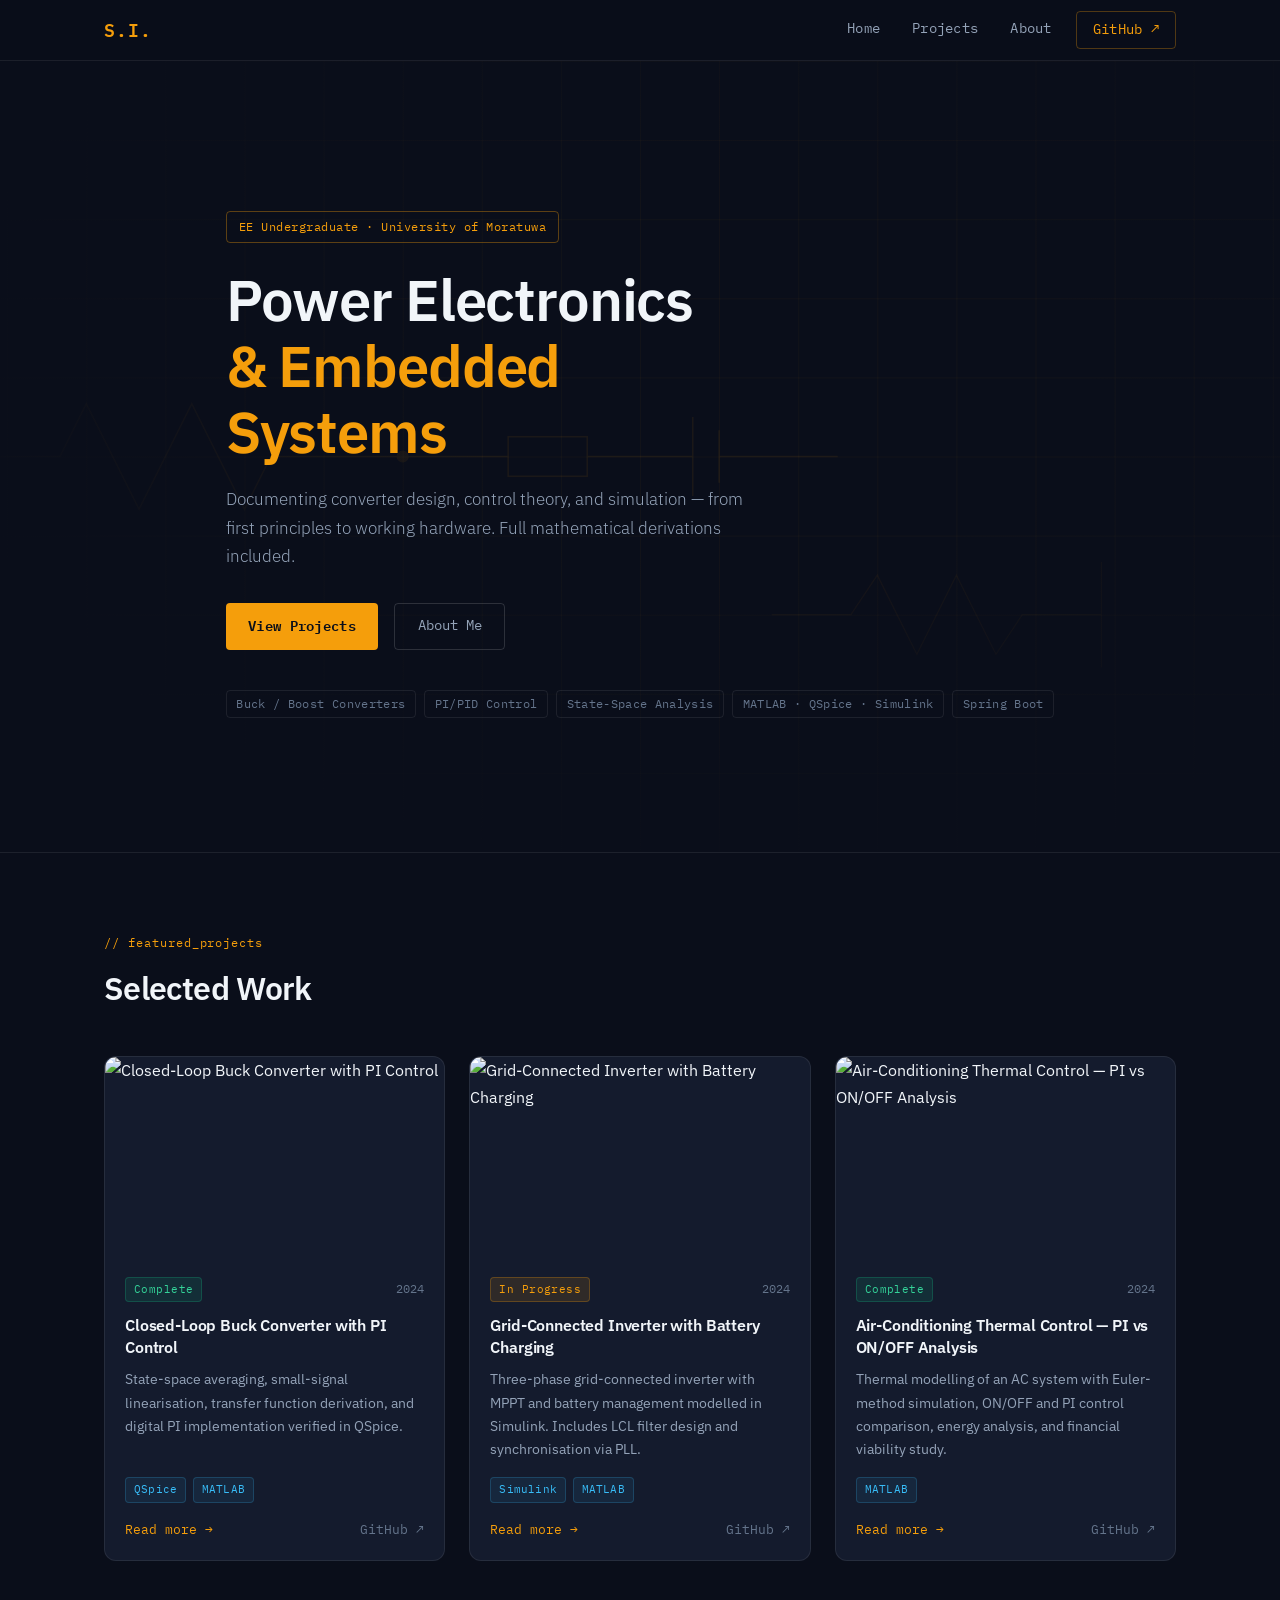
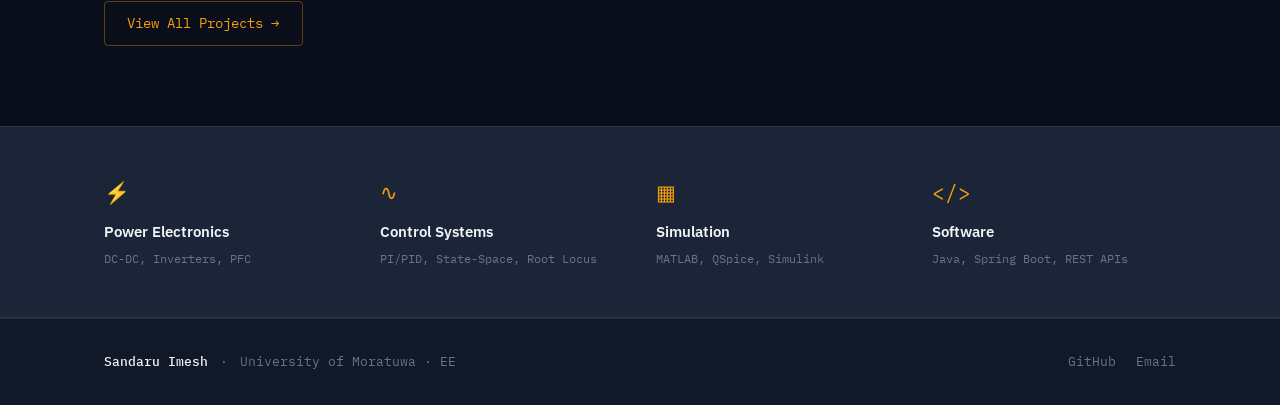
==== index.html @ 63268c18 "Add files via upload" ====
<!DOCTYPE html>
<html lang="en">
<head>
  <meta charset="UTF-8" />
  <meta name="viewport" content="width=device-width, initial-scale=1.0" />
  <title>Sandaru | Power Electronics Portfolio</title>
  <link rel="stylesheet" href="style.css" />
  <link rel="preconnect" href="https://fonts.googleapis.com" />
  <link rel="preconnect" href="https://fonts.gstatic.com" crossorigin />
  <link href="https://fonts.googleapis.com/css2?family=IBM+Plex+Mono:wght@400;500;600&family=IBM+Plex+Sans:ital,wght@0,300;0,400;0,600;1,300&display=swap" rel="stylesheet" />
  <!-- MathJax for LaTeX rendering -->
  <script>
    window.MathJax = {
      tex: {
        inlineMath: [['$', '$'], ['\\(', '\\)']],
        displayMath: [['$$', '$$'], ['\\[', '\\]']],
        packages: {'[+]': ['ams']}
      },
      options: { skipHtmlTags: ['script','noscript','style','textarea','pre'] },
      startup: { ready() { MathJax.startup.defaultReady(); } }
    };
  </script>
  <script src="https://cdn.jsdelivr.net/npm/mathjax@3/es5/tex-chtml.js" async></script>
</head>
<body>

  <!-- ─── NAVIGATION ─── -->
  <nav class="nav">
    <div class="nav-inner">
      <a href="index.html" class="nav-logo">S.I.</a>
      <ul class="nav-links">
        <li><a href="index.html">Home</a></li>
        <li><a href="projects.html">Projects</a></li>
        <li><a href="about.html">About</a></li>
        <li><a href="https://github.com/YOUR_USERNAME" target="_blank" class="nav-gh">GitHub ↗</a></li>
      </ul>
      <button class="nav-toggle" id="navToggle" aria-label="Toggle menu">☰</button>
    </div>
  </nav>

  <!-- ─── HERO ─── -->
  <header class="hero">
    <div class="hero-bg">
      <svg class="hero-grid" viewBox="0 0 1200 600" preserveAspectRatio="xMidYMid slice" xmlns="http://www.w3.org/2000/svg">
        <defs>
          <pattern id="grid" width="60" height="60" patternUnits="userSpaceOnUse">
            <path d="M 60 0 L 0 0 0 60" fill="none" stroke="currentColor" stroke-width="0.5" opacity="0.18"/>
          </pattern>
        </defs>
        <rect width="100%" height="100%" fill="url(#grid)" />
        <!-- Schematic-style decorative lines -->
        <g opacity="0.12" stroke="currentColor" fill="none" stroke-width="1.2">
          <polyline points="100,300 160,300 180,260 220,340 260,260 300,340 320,300 420,300"/>
          <circle cx="420" cy="300" r="4" fill="currentColor"/>
          <line x1="420" y1="300" x2="500" y2="300"/>
          <rect x="500" y="285" width="60" height="30" />
          <line x1="560" y1="300" x2="640" y2="300"/>
          <polyline points="640,270 640,330"/>
          <polyline points="660,280 660,320"/>
          <line x1="660" y1="300" x2="750" y2="300"/>
        </g>
        <!-- Second schematic line lower -->
        <g opacity="0.08" stroke="currentColor" fill="none" stroke-width="1">
          <polyline points="700,420 760,420 780,390 810,450 840,390 870,450 890,420 950,420"/>
          <line x1="950" y1="380" x2="950" y2="460"/>
        </g>
      </svg>
    </div>

    <div class="hero-content">
      <div class="hero-badge">EE Undergraduate · University of Moratuwa</div>
      <h1 class="hero-title">Power Electronics<br/><span class="hero-accent">& Embedded Systems</span></h1>
      <p class="hero-sub">
        Documenting converter design, control theory, and simulation — from first principles to working hardware.
        Full mathematical derivations included.
      </p>
      <div class="hero-actions">
        <a href="projects.html" class="btn-primary">View Projects</a>
        <a href="about.html" class="btn-ghost">About Me</a>
      </div>
      <div class="hero-tags">
        <span>Buck / Boost Converters</span>
        <span>PI/PID Control</span>
        <span>State-Space Analysis</span>
        <span>MATLAB · QSpice · Simulink</span>
        <span>Spring Boot</span>
      </div>
    </div>
  </header>

  <!-- ─── FEATURED PROJECTS ─── -->
  <section class="section featured">
    <div class="container">
      <div class="section-header">
        <span class="section-label">// featured_projects</span>
        <h2>Selected Work</h2>
      </div>

      <div class="project-grid" id="featuredGrid">
        <!-- Populated by projects.js -->
      </div>

      <div class="section-footer">
        <a href="projects.html" class="btn-outline">View All Projects →</a>
      </div>
    </div>
  </section>

  <!-- ─── SKILLS STRIP ─── -->
  <section class="skills-strip">
    <div class="container">
      <div class="skills-grid">
        <div class="skill-item">
          <span class="skill-icon">⚡</span>
          <span class="skill-name">Power Electronics</span>
          <span class="skill-detail">DC-DC, Inverters, PFC</span>
        </div>
        <div class="skill-item">
          <span class="skill-icon">∿</span>
          <span class="skill-name">Control Systems</span>
          <span class="skill-detail">PI/PID, State-Space, Root Locus</span>
        </div>
        <div class="skill-item">
          <span class="skill-icon">▦</span>
          <span class="skill-name">Simulation</span>
          <span class="skill-detail">MATLAB, QSpice, Simulink</span>
        </div>
        <div class="skill-item">
          <span class="skill-icon">&lt;/&gt;</span>
          <span class="skill-name">Software</span>
          <span class="skill-detail">Java, Spring Boot, REST APIs</span>
        </div>
      </div>
    </div>
  </section>

  <!-- ─── FOOTER ─── -->
  <footer class="footer">
    <div class="container">
      <div class="footer-inner">
        <span class="footer-name">Sandaru Imesh</span>
        <span class="footer-sep">·</span>
        <span class="footer-uni">University of Moratuwa · EE</span>
        <div class="footer-links">
          <a href="https://github.com/YOUR_USERNAME" target="_blank">GitHub</a>
          <a href="mailto:YOUR_EMAIL">Email</a>
        </div>
      </div>
    </div>
  </footer>

  <script src="projects.js"></script>
  <script>
    // Render featured projects (first 3 with featured:true)
    const featured = PROJECTS.filter(p => p.featured).slice(0, 3);
    document.getElementById('featuredGrid').innerHTML = featured.map(renderCard).join('');

    // Mobile nav toggle
    document.getElementById('navToggle').addEventListener('click', () => {
      document.querySelector('.nav-links').classList.toggle('open');
    });
  </script>
</body>
</html>
---- style.css ----
/* ═══════════════════════════════════════════════════════
   SANDARU PORTFOLIO — style.css
   Aesthetic: Technical / Engineering — IBM Plex typefaces,
   dark navy + amber accent, circuit-trace motifs
   ═══════════════════════════════════════════════════════ */

/* ─── RESET & BASE ─── */
*, *::before, *::after { box-sizing: border-box; margin: 0; padding: 0; }

:root {
  --navy:      #0a0e1a;
  --navy-mid:  #111827;
  --navy-light:#1c2538;
  --navy-card: #141b2d;
  --amber:     #f59e0b;
  --amber-dim: #d97706;
  --amber-pale:#fef3c7;
  --cyan:      #38bdf8;
  --text-1:    #f1f5f9;
  --text-2:    #94a3b8;
  --text-3:    #64748b;
  --border:    rgba(255,255,255,0.08);
  --border-h:  rgba(255,255,255,0.14);
  --font-sans: 'IBM Plex Sans', system-ui, sans-serif;
  --font-mono: 'IBM Plex Mono', 'Fira Code', monospace;
  --radius-sm: 4px;
  --radius-md: 8px;
  --radius-lg: 12px;
  --max-w:     1120px;
  --transition: 0.18s ease;
}

html { scroll-behavior: smooth; }

body {
  font-family: var(--font-sans);
  background: var(--navy);
  color: var(--text-1);
  font-size: 16px;
  line-height: 1.7;
  -webkit-font-smoothing: antialiased;
}

a { color: inherit; text-decoration: none; }
img, video { max-width: 100%; display: block; }
ul { list-style: none; }

/* ─── UTILITIES ─── */
.container {
  max-width: var(--max-w);
  margin: 0 auto;
  padding: 0 1.5rem;
}

/* ─── NAVIGATION ─── */
.nav {
  position: sticky;
  top: 0;
  z-index: 100;
  background: rgba(10,14,26,0.92);
  backdrop-filter: blur(12px);
  border-bottom: 1px solid var(--border);
}

.nav-inner {
  max-width: var(--max-w);
  margin: 0 auto;
  padding: 0 1.5rem;
  height: 60px;
  display: flex;
  align-items: center;
  gap: 2rem;
}

.nav-logo {
  font-family: var(--font-mono);
  font-weight: 600;
  font-size: 1.1rem;
  color: var(--amber);
  letter-spacing: 0.05em;
  flex-shrink: 0;
}

.nav-links {
  display: flex;
  gap: 0;
  margin-left: auto;
}

.nav-links li a {
  display: block;
  padding: 0.4rem 1rem;
  font-size: 0.875rem;
  color: var(--text-2);
  font-family: var(--font-mono);
  letter-spacing: 0.02em;
  transition: color var(--transition);
}

.nav-links li a:hover,
.nav-links li a.active {
  color: var(--text-1);
}

.nav-links li a.nav-gh {
  color: var(--amber);
  border: 1px solid rgba(245,158,11,0.3);
  border-radius: var(--radius-sm);
  margin-left: 0.5rem;
}
.nav-links li a.nav-gh:hover { background: rgba(245,158,11,0.08); }

.nav-toggle {
  display: none;
  background: none;
  border: none;
  color: var(--text-1);
  font-size: 1.2rem;
  cursor: pointer;
  margin-left: auto;
}

/* ─── HERO ─── */
.hero {
  position: relative;
  min-height: 88vh;
  display: flex;
  align-items: center;
  overflow: hidden;
  border-bottom: 1px solid var(--border);
}

.hero-bg {
  position: absolute;
  inset: 0;
  color: var(--amber);
  pointer-events: none;
}

.hero-grid {
  width: 100%;
  height: 100%;
  opacity: 0.6;
}

/* Radial fade overlay */
.hero-bg::after {
  content: '';
  position: absolute;
  inset: 0;
  background: radial-gradient(ellipse 80% 80% at 60% 40%, transparent 30%, var(--navy) 80%);
}

.hero-content {
  position: relative;
  z-index: 1;
  max-width: var(--max-w);
  margin: 0 auto;
  padding: 6rem 1.5rem 5rem;
}

.hero-badge {
  display: inline-block;
  font-family: var(--font-mono);
  font-size: 0.78rem;
  color: var(--amber);
  border: 1px solid rgba(245,158,11,0.35);
  padding: 0.25rem 0.75rem;
  border-radius: var(--radius-sm);
  margin-bottom: 1.5rem;
  letter-spacing: 0.04em;
}

.hero-title {
  font-size: clamp(2.2rem, 5vw, 3.6rem);
  font-weight: 600;
  line-height: 1.15;
  letter-spacing: -0.02em;
  margin-bottom: 1.25rem;
  max-width: 16ch;
}

.hero-accent { color: var(--amber); }

.hero-sub {
  font-size: 1.05rem;
  color: var(--text-2);
  max-width: 52ch;
  margin-bottom: 2rem;
  font-weight: 300;
}

.hero-actions {
  display: flex;
  gap: 1rem;
  flex-wrap: wrap;
  margin-bottom: 2.5rem;
}

.hero-tags {
  display: flex;
  flex-wrap: wrap;
  gap: 0.5rem;
}

.hero-tags span {
  font-family: var(--font-mono);
  font-size: 0.72rem;
  color: var(--text-3);
  border: 1px solid var(--border);
  padding: 0.2rem 0.6rem;
  border-radius: var(--radius-sm);
  letter-spacing: 0.03em;
}

/* ─── BUTTONS ─── */
.btn-primary {
  display: inline-block;
  background: var(--amber);
  color: var(--navy);
  font-family: var(--font-mono);
  font-size: 0.875rem;
  font-weight: 600;
  padding: 0.65rem 1.4rem;
  border-radius: var(--radius-sm);
  letter-spacing: 0.02em;
  transition: background var(--transition), transform var(--transition);
}
.btn-primary:hover { background: var(--amber-dim); transform: translateY(-1px); }

.btn-ghost {
  display: inline-block;
  color: var(--text-2);
  font-family: var(--font-mono);
  font-size: 0.875rem;
  padding: 0.65rem 1.4rem;
  border: 1px solid var(--border-h);
  border-radius: var(--radius-sm);
  transition: color var(--transition), border-color var(--transition);
}
.btn-ghost:hover { color: var(--text-1); border-color: var(--amber); }

.btn-outline {
  display: inline-block;
  font-family: var(--font-mono);
  font-size: 0.875rem;
  color: var(--amber);
  border: 1px solid rgba(245,158,11,0.35);
  padding: 0.6rem 1.4rem;
  border-radius: var(--radius-sm);
  transition: background var(--transition);
}
.btn-outline:hover { background: rgba(245,158,11,0.08); }

.block-btn { display: block; text-align: center; width: 100%; }

/* ─── SECTIONS ─── */
.section { padding: 5rem 0; }
.section + .section { border-top: 1px solid var(--border); }

.section-header { margin-bottom: 2.5rem; }

.section-label {
  display: block;
  font-family: var(--font-mono);
  font-size: 0.75rem;
  color: var(--amber);
  letter-spacing: 0.08em;
  margin-bottom: 0.5rem;
}

.section-header h2 {
  font-size: clamp(1.5rem, 3vw, 2rem);
  font-weight: 600;
  letter-spacing: -0.02em;
}

.section-footer { margin-top: 2.5rem; }

/* ─── PROJECT CARDS ─── */
.project-grid {
  display: grid;
  grid-template-columns: repeat(auto-fill, minmax(320px, 1fr));
  gap: 1.5rem;
}

.project-card {
  background: var(--navy-card);
  border: 1px solid var(--border);
  border-radius: var(--radius-lg);
  overflow: hidden;
  transition: border-color var(--transition), transform var(--transition);
  display: flex;
  flex-direction: column;
}

.project-card:hover {
  border-color: var(--border-h);
  transform: translateY(-3px);
}

.card-media-link { display: block; overflow: hidden; }

.card-media {
  width: 100%;
  height: 200px;
  object-fit: cover;
  display: block;
  transition: transform 0.3s ease;
}

.card-media-link:hover .card-media { transform: scale(1.03); }

.card-media--placeholder {
  background: var(--navy-light);
  height: 200px;
  position: relative;
}

.card-media--placeholder::after {
  content: 'IMG';
  position: absolute;
  top: 50%;
  left: 50%;
  transform: translate(-50%, -50%);
  font-family: var(--font-mono);
  font-size: 0.7rem;
  color: var(--text-3);
  letter-spacing: 0.1em;
}

.card-body {
  padding: 1.25rem;
  display: flex;
  flex-direction: column;
  flex: 1;
}

.card-meta {
  display: flex;
  align-items: center;
  gap: 0.75rem;
  margin-bottom: 0.75rem;
}

.card-year {
  font-family: var(--font-mono);
  font-size: 0.75rem;
  color: var(--text-3);
  margin-left: auto;
}

.card-title {
  font-size: 1rem;
  font-weight: 600;
  line-height: 1.4;
  margin-bottom: 0.6rem;
  letter-spacing: -0.01em;
}
.card-title a:hover { color: var(--amber); }

.card-summary {
  font-size: 0.875rem;
  color: var(--text-2);
  line-height: 1.65;
  margin-bottom: 1rem;
  flex: 1;
}

.card-tools {
  display: flex;
  flex-wrap: wrap;
  gap: 0.4rem;
  margin-bottom: 1rem;
}

.tool-pill {
  font-family: var(--font-mono);
  font-size: 0.7rem;
  color: var(--cyan);
  background: rgba(56,189,248,0.08);
  border: 1px solid rgba(56,189,248,0.2);
  padding: 0.15rem 0.5rem;
  border-radius: var(--radius-sm);
  letter-spacing: 0.02em;
}

.card-actions {
  display: flex;
  align-items: center;
  gap: 1rem;
}

.card-read-link {
  font-family: var(--font-mono);
  font-size: 0.8rem;
  color: var(--amber);
  transition: opacity var(--transition);
}
.card-read-link:hover { opacity: 0.75; }

.card-gh-link {
  font-family: var(--font-mono);
  font-size: 0.8rem;
  color: var(--text-3);
  margin-left: auto;
  transition: color var(--transition);
}
.card-gh-link:hover { color: var(--text-2); }

/* ─── BADGES ─── */
.badge-complete {
  font-family: var(--font-mono);
  font-size: 0.68rem;
  background: rgba(16,185,129,0.12);
  color: #34d399;
  border: 1px solid rgba(16,185,129,0.25);
  padding: 0.15rem 0.5rem;
  border-radius: var(--radius-sm);
  letter-spacing: 0.04em;
}

.badge-progress {
  font-family: var(--font-mono);
  font-size: 0.68rem;
  background: rgba(245,158,11,0.12);
  color: var(--amber);
  border: 1px solid rgba(245,158,11,0.25);
  padding: 0.15rem 0.5rem;
  border-radius: var(--radius-sm);
  letter-spacing: 0.04em;
}

.badge-archived {
  font-family: var(--font-mono);
  font-size: 0.68rem;
  background: rgba(100,116,139,0.12);
  color: var(--text-3);
  border: 1px solid rgba(100,116,139,0.25);
  padding: 0.15rem 0.5rem;
  border-radius: var(--radius-sm);
  letter-spacing: 0.04em;
}

/* ─── SKILLS STRIP ─── */
.skills-strip {
  background: var(--navy-light);
  border-top: 1px solid var(--border);
  border-bottom: 1px solid var(--border);
  padding: 3rem 0;
}

.skills-grid {
  display: grid;
  grid-template-columns: repeat(auto-fit, minmax(200px, 1fr));
  gap: 2rem;
}

.skill-item { display: flex; flex-direction: column; gap: 0.25rem; }

.skill-icon {
  font-size: 1.3rem;
  margin-bottom: 0.25rem;
  font-family: var(--font-mono);
  color: var(--amber);
}

.skill-name {
  font-weight: 600;
  font-size: 0.95rem;
}

.skill-detail {
  font-family: var(--font-mono);
  font-size: 0.75rem;
  color: var(--text-3);
}

/* ─── PAGE HERO (interior pages) ─── */
.page-hero {
  padding: 4rem 0 2.5rem;
  border-bottom: 1px solid var(--border);
}

.page-hero h1 {
  font-size: clamp(2rem, 4vw, 2.8rem);
  font-weight: 600;
  letter-spacing: -0.025em;
  margin-top: 0.4rem;
}

.page-hero p {
  color: var(--text-2);
  max-width: 55ch;
  margin-top: 0.75rem;
}

/* ─── FILTER BAR ─── */
.filter-bar {
  background: var(--navy-mid);
  border-bottom: 1px solid var(--border);
  padding: 1rem 0;
  position: sticky;
  top: 60px;
  z-index: 50;
}

.filter-bar .container {
  display: flex;
  gap: 0.5rem;
  flex-wrap: wrap;
}

.filter-btn {
  font-family: var(--font-mono);
  font-size: 0.75rem;
  padding: 0.35rem 0.9rem;
  background: none;
  border: 1px solid var(--border);
  color: var(--text-2);
  border-radius: var(--radius-sm);
  cursor: pointer;
  letter-spacing: 0.02em;
  transition: all var(--transition);
}

.filter-btn:hover { border-color: var(--border-h); color: var(--text-1); }
.filter-btn.active { border-color: var(--amber); color: var(--amber); background: rgba(245,158,11,0.06); }

/* ─── PROJECT DETAIL ─── */
.proj-header {
  padding: 3.5rem 0 2rem;
  border-bottom: 1px solid var(--border);
}

.back-link {
  font-family: var(--font-mono);
  font-size: 0.8rem;
  color: var(--text-3);
  display: inline-block;
  margin-bottom: 1.5rem;
  transition: color var(--transition);
}
.back-link:hover { color: var(--amber); }

.proj-meta-top {
  display: flex;
  gap: 1rem;
  margin-bottom: 0.75rem;
}

.proj-category {
  font-family: var(--font-mono);
  font-size: 0.75rem;
  color: var(--amber);
  letter-spacing: 0.06em;
  text-transform: uppercase;
}

.proj-date {
  font-family: var(--font-mono);
  font-size: 0.75rem;
  color: var(--text-3);
}

.proj-title {
  font-size: clamp(1.8rem, 4vw, 2.6rem);
  font-weight: 600;
  letter-spacing: -0.025em;
  line-height: 1.2;
  margin-bottom: 1rem;
}

.proj-subtitle {
  color: var(--text-2);
  max-width: 65ch;
  margin-bottom: 1.25rem;
  font-weight: 300;
}

.proj-tags-row {
  display: flex;
  flex-wrap: wrap;
  gap: 0.4rem;
  margin-bottom: 1.5rem;
}

.tag {
  font-family: var(--font-mono);
  font-size: 0.72rem;
  color: var(--text-3);
  border: 1px solid var(--border);
  padding: 0.2rem 0.6rem;
  border-radius: var(--radius-sm);
  letter-spacing: 0.03em;
}

.proj-links { display: flex; gap: 1rem; flex-wrap: wrap; }

.proj-media { padding: 2rem 0; background: var(--navy-light); border-bottom: 1px solid var(--border); }
.proj-cover-img {
  width: 100%;
  max-height: 520px;
  object-fit: contain;
  border-radius: var(--radius-md);
  border: 1px solid var(--border);
  background: var(--navy-card);
}

.proj-content { padding: 3rem 0 5rem; }

.proj-layout {
  display: grid;
  grid-template-columns: 1fr 280px;
  gap: 3rem;
  align-items: start;
}

.proj-body { min-width: 0; }

.proj-section { margin-bottom: 3rem; }

.proj-section h2 {
  font-size: 1.3rem;
  font-weight: 600;
  letter-spacing: -0.015em;
  margin-bottom: 0.75rem;
  padding-bottom: 0.5rem;
  border-bottom: 1px solid var(--border);
}

.proj-section h3 {
  font-size: 1rem;
  font-weight: 600;
  color: var(--amber);
  font-family: var(--font-mono);
  margin: 1.5rem 0 0.5rem;
}

.proj-section p { color: var(--text-2); margin-bottom: 0.75rem; }

.proj-section ul {
  list-style: disc;
  padding-left: 1.5rem;
  color: var(--text-2);
}
.proj-section ul li { margin-bottom: 0.3rem; }

/* MathJax equation spacing */
.proj-section .MathJax { margin: 1rem 0 !important; }

.proj-figure {
  margin: 1.5rem 0;
  border: 1px solid var(--border);
  border-radius: var(--radius-md);
  overflow: hidden;
  background: var(--navy-card);
}

.proj-figure img {
  width: 100%;
  display: block;
  border-bottom: 1px solid var(--border);
}

.proj-figure figcaption {
  padding: 0.75rem 1rem;
  font-family: var(--font-mono);
  font-size: 0.78rem;
  color: var(--text-3);
}

.proj-video-wrap video {
  width: 100%;
  border-radius: var(--radius-md);
  border: 1px solid var(--border);
}

/* Results grid */
.results-grid {
  display: grid;
  grid-template-columns: repeat(auto-fit, minmax(120px, 1fr));
  gap: 1rem;
}

.result-card {
  background: var(--navy-light);
  border: 1px solid var(--border);
  border-radius: var(--radius-md);
  padding: 1.25rem 1rem;
  text-align: center;
  display: flex;
  flex-direction: column;
  gap: 0.4rem;
}

.result-val {
  font-family: var(--font-mono);
  font-size: 1.5rem;
  font-weight: 600;
  color: var(--amber);
}

.result-label {
  font-size: 0.78rem;
  color: var(--text-3);
}

/* File list */
.file-list { display: flex; flex-direction: column; gap: 0.5rem; }

.file-item {
  display: flex;
  align-items: center;
  gap: 0.75rem;
  padding: 0.75rem 1rem;
  background: var(--navy-card);
  border: 1px solid var(--border);
  border-radius: var(--radius-md);
  transition: border-color var(--transition);
  font-family: var(--font-mono);
}

.file-item:hover { border-color: var(--amber); }

.file-icon { font-size: 1rem; flex-shrink: 0; }

.file-name {
  font-size: 0.85rem;
  font-weight: 500;
  color: var(--text-1);
  flex-shrink: 0;
}

.file-desc {
  font-size: 0.78rem;
  color: var(--text-3);
  margin-left: auto;
}

/* Sidebar */
.proj-sidebar { display: flex; flex-direction: column; gap: 1rem; position: sticky; top: 80px; }

.sidebar-card {
  background: var(--navy-card);
  border: 1px solid var(--border);
  border-radius: var(--radius-lg);
  padding: 1.25rem;
}

.sidebar-card h4 {
  font-family: var(--font-mono);
  font-size: 0.75rem;
  letter-spacing: 0.06em;
  color: var(--amber);
  text-transform: uppercase;
  margin-bottom: 0.75rem;
}

.sidebar-card dl { display: grid; grid-template-columns: auto 1fr; gap: 0.4rem 1rem; font-size: 0.875rem; }
.sidebar-card dt { color: var(--text-3); }
.sidebar-card dd { color: var(--text-1); }

.topic-list { display: flex; flex-direction: column; gap: 0.4rem; }
.topic-list li {
  font-family: var(--font-mono);
  font-size: 0.78rem;
  color: var(--text-2);
  padding-left: 0.75rem;
  border-left: 2px solid var(--border);
}

/* Next project */
.next-project {
  border-top: 1px solid var(--border);
  padding: 2.5rem 0;
  background: var(--navy-mid);
}

.next-link {
  font-size: 1.1rem;
  font-weight: 600;
  color: var(--amber);
  transition: opacity var(--transition);
  display: block;
  margin-top: 0.4rem;
}
.next-link:hover { opacity: 0.75; }

/* ─── ABOUT PAGE ─── */
.about-layout {
  display: grid;
  grid-template-columns: 1fr 280px;
  gap: 3rem;
  align-items: start;
  padding-top: 3rem;
}

.about-lead {
  font-size: 1.2rem;
  font-weight: 300;
  color: var(--text-1);
  line-height: 1.6;
  margin-bottom: 1.25rem;
}

.about-main h2 {
  font-size: 1.15rem;
  font-weight: 600;
  margin: 2rem 0 0.75rem;
  padding-bottom: 0.4rem;
  border-bottom: 1px solid var(--border);
}

.about-main p { color: var(--text-2); margin-bottom: 1rem; }

.edu-item {
  display: flex;
  flex-direction: column;
  gap: 0.2rem;
  padding: 1rem;
  background: var(--navy-card);
  border: 1px solid var(--border);
  border-radius: var(--radius-md);
  border-left: 3px solid var(--amber);
}

.edu-school { font-weight: 600; }
.edu-degree { font-size: 0.9rem; color: var(--text-2); }
.edu-detail { font-family: var(--font-mono); font-size: 0.78rem; color: var(--text-3); }

.focus-grid {
  display: grid;
  grid-template-columns: repeat(auto-fit, minmax(220px, 1fr));
  gap: 1rem;
  margin-bottom: 1rem;
}

.focus-item {
  background: var(--navy-card);
  border: 1px solid var(--border);
  border-radius: var(--radius-md);
  padding: 1rem;
}

.focus-item h4 {
  font-family: var(--font-mono);
  font-size: 0.8rem;
  color: var(--amber);
  letter-spacing: 0.05em;
  margin-bottom: 0.4rem;
}

.focus-item p { font-size: 0.85rem; color: var(--text-2); margin: 0; }

.contact-row { display: flex; gap: 1rem; flex-wrap: wrap; margin-top: 1rem; }

.tool-list { display: flex; flex-direction: column; gap: 0.5rem; }
.tool-list li { font-size: 0.85rem; color: var(--text-2); }
.tool-cat {
  font-family: var(--font-mono);
  font-size: 0.7rem;
  color: var(--amber);
  letter-spacing: 0.04em;
  display: block;
  margin-bottom: 0.1rem;
}

/* ─── HANDWRITTEN DERIVATION ─── */
.derivation-pages {
  display: grid;
  grid-template-columns: repeat(auto-fit, minmax(260px, 1fr));
  gap: 1rem;
  margin: 1.25rem 0 1.5rem;
}

.derivation-page {
  cursor: zoom-in;
}

.derivation-page img {
  filter: contrast(1.08) brightness(1.03);
  transition: transform 0.25s ease, filter 0.25s ease;
  border-bottom: 1px solid var(--border);
}

.derivation-page:hover img {
  transform: scale(1.015);
  filter: contrast(1.12) brightness(1.05);
}

/* Lightbox overlay */
.deriv-lightbox {
  display: none;
  position: fixed;
  inset: 0;
  z-index: 999;
  background: rgba(8, 12, 22, 0.94);
  align-items: center;
  justify-content: center;
  cursor: zoom-out;
}

.deriv-lightbox.open { display: flex; }

.deriv-lightbox img {
  max-width: 92vw;
  max-height: 92vh;
  object-fit: contain;
  border-radius: var(--radius-md);
  border: 1px solid var(--border-h);
  box-shadow: 0 0 80px rgba(0,0,0,0.6);
}

.deriv-lightbox-close {
  position: fixed;
  top: 1.25rem;
  right: 1.5rem;
  font-family: var(--font-mono);
  font-size: 1.1rem;
  color: var(--text-2);
  background: var(--navy-card);
  border: 1px solid var(--border-h);
  border-radius: var(--radius-sm);
  padding: 0.3rem 0.7rem;
  cursor: pointer;
  z-index: 1000;
  transition: color var(--transition), border-color var(--transition);
}
.deriv-lightbox-close:hover { color: var(--amber); border-color: var(--amber); }

.derivation-dl {
  display: inline-block;
  margin-top: 0.5rem;
}

/* ─── FOOTER ─── */
.footer {
  background: var(--navy-mid);
  border-top: 1px solid var(--border);
  padding: 2rem 0;
}

.footer-inner {
  display: flex;
  align-items: center;
  gap: 0.75rem;
  flex-wrap: wrap;
  font-family: var(--font-mono);
  font-size: 0.8rem;
}

.footer-name { color: var(--text-1); font-weight: 500; }
.footer-sep { color: var(--text-3); }
.footer-uni { color: var(--text-3); }
.footer-links { display: flex; gap: 1.25rem; margin-left: auto; }
.footer-links a { color: var(--text-3); transition: color var(--transition); }
.footer-links a:hover { color: var(--amber); }

/* ─── CODE ─── */
code {
  font-family: var(--font-mono);
  font-size: 0.875em;
  background: var(--navy-light);
  border: 1px solid var(--border);
  padding: 0.1em 0.35em;
  border-radius: 3px;
  color: var(--cyan);
}

/* ─── RESPONSIVE ─── */
@media (max-width: 900px) {
  .proj-layout { grid-template-columns: 1fr; }
  .proj-sidebar { position: static; }
  .about-layout { grid-template-columns: 1fr; }
  .about-sidebar { order: -1; }
}

@media (max-width: 640px) {
  .nav-links { display: none; flex-direction: column; position: absolute; top: 60px; left: 0; right: 0; background: var(--navy-mid); border-bottom: 1px solid var(--border); padding: 0.5rem 0; }
  .nav-links.open { display: flex; }
  .nav-links li a { padding: 0.6rem 1.5rem; }
  .nav-toggle { display: block; }
  .hero-content { padding: 4rem 1.5rem 3rem; }
  .project-grid { grid-template-columns: 1fr; }
  .file-desc { display: none; }
}
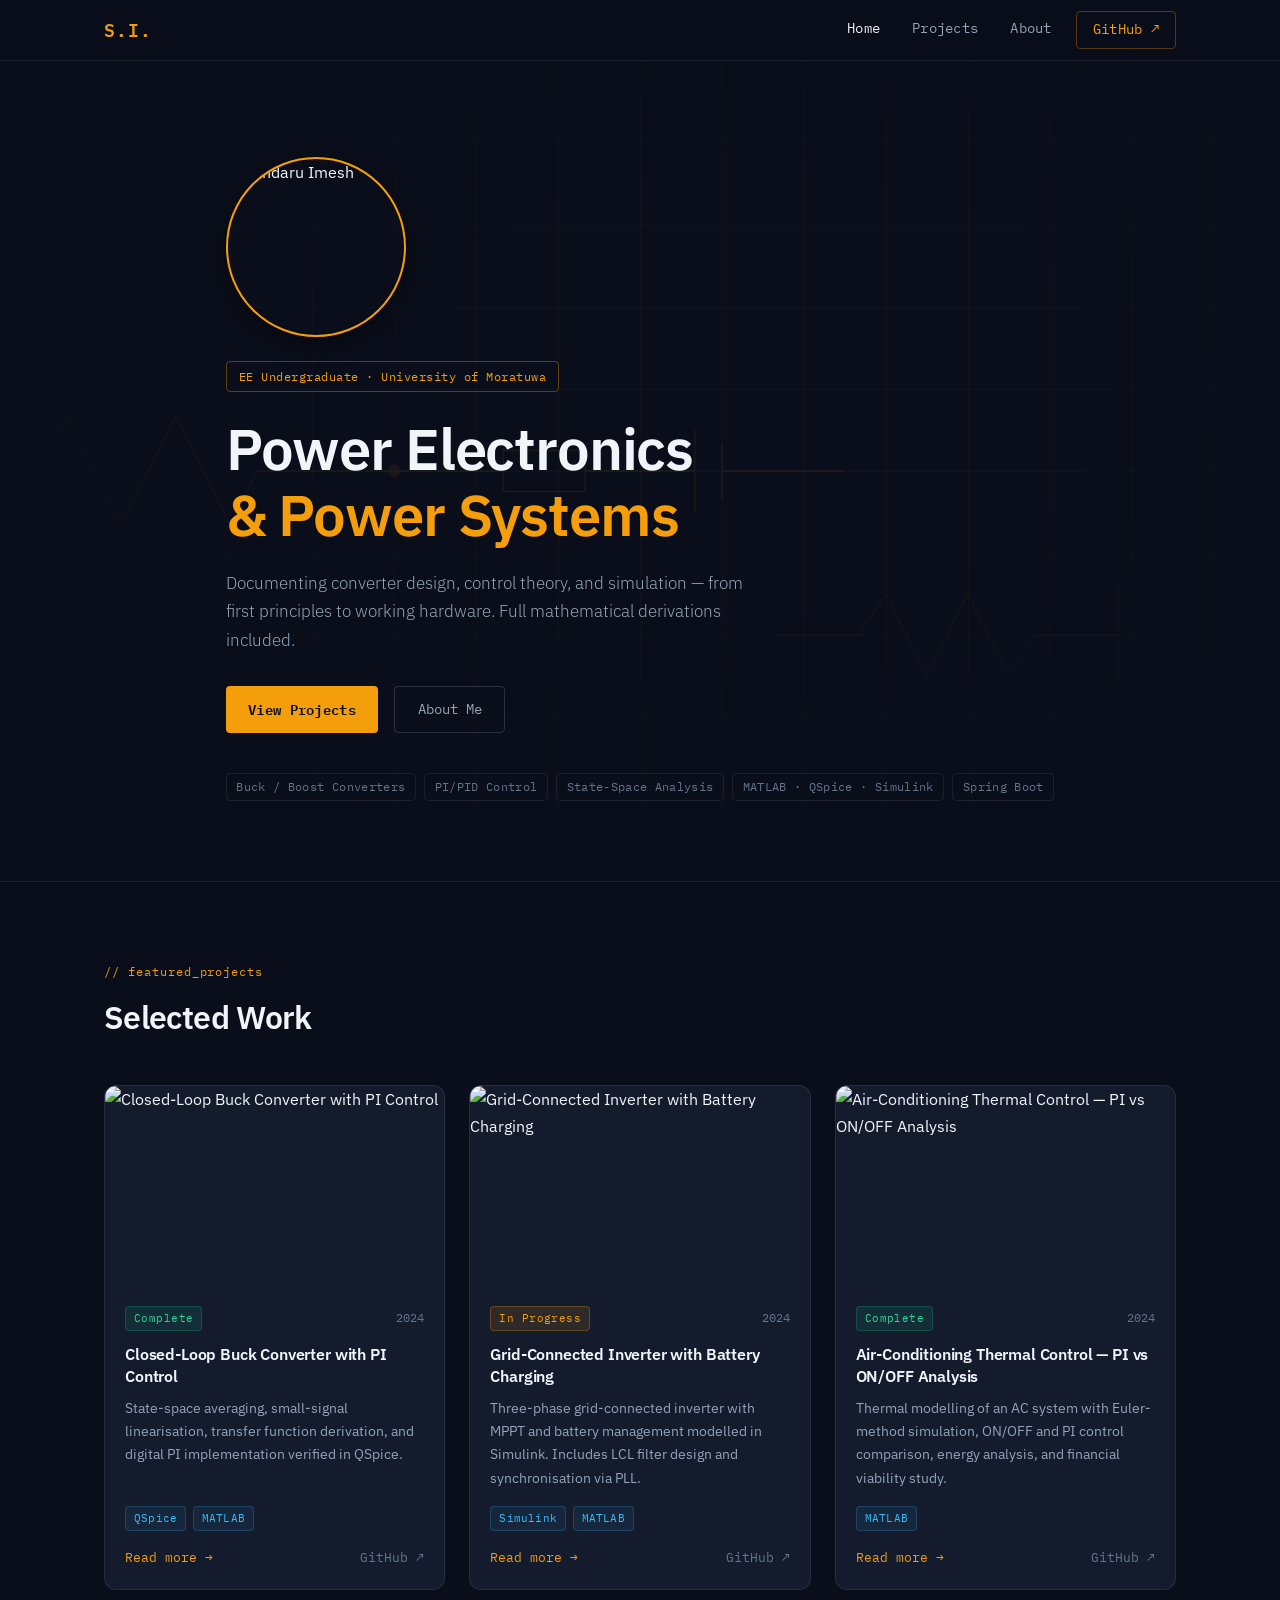
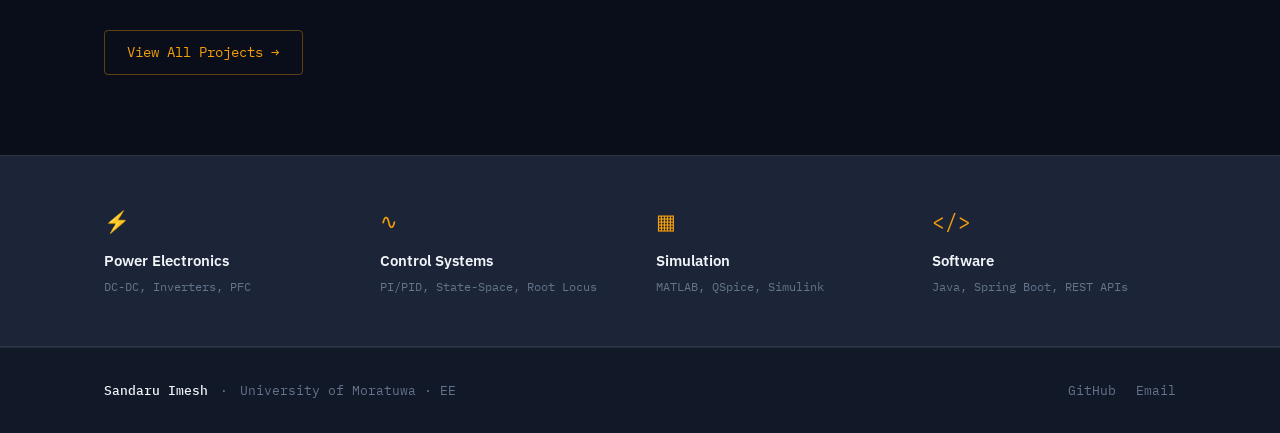
==== commit 9c9b94f8: "Add files via upload" ====
--- a/index.html
+++ b/index.html
@@ -8,7 +8,6 @@
   <link rel="preconnect" href="https://fonts.googleapis.com" />
   <link rel="preconnect" href="https://fonts.gstatic.com" crossorigin />
   <link href="https://fonts.googleapis.com/css2?family=IBM+Plex+Mono:wght@400;500;600&family=IBM+Plex+Sans:ital,wght@0,300;0,400;0,600;1,300&display=swap" rel="stylesheet" />
-  <!-- MathJax for LaTeX rendering -->
   <script>
     window.MathJax = {
       tex: {
@@ -24,141 +23,135 @@
 </head>
 <body>
 
-  <!-- ─── NAVIGATION ─── -->
-  <nav class="nav">
-    <div class="nav-inner">
-      <a href="index.html" class="nav-logo">S.I.</a>
-      <ul class="nav-links">
-        <li><a href="index.html">Home</a></li>
-        <li><a href="projects.html">Projects</a></li>
-        <li><a href="about.html">About</a></li>
-        <li><a href="https://github.com/YOUR_USERNAME" target="_blank" class="nav-gh">GitHub ↗</a></li>
-      </ul>
-      <button class="nav-toggle" id="navToggle" aria-label="Toggle menu">☰</button>
+<nav class="nav">
+  <div class="nav-inner">
+    <a href="index.html" class="nav-logo">S.I.</a>
+    <ul class="nav-links">
+      <li><a href="index.html" class="active">Home</a></li>
+      <li><a href="projects.html">Projects</a></li>
+      <li><a href="about.html">About</a></li>
+      <li><a href="https://github.com/Sandaru-PowerEl" target="_blank" class="nav-gh">GitHub ↗</a></li>
+    </ul>
+    <button class="nav-toggle" id="navToggle" aria-label="Toggle menu">☰</button>
+  </div>
+</nav>
+
+<header class="hero">
+  <div class="hero-bg">
+    <svg class="hero-grid" viewBox="0 0 1200 600" preserveAspectRatio="xMidYMid slice" xmlns="http://www.w3.org/2000/svg">
+      <defs>
+        <pattern id="grid" width="60" height="60" patternUnits="userSpaceOnUse">
+          <path d="M 60 0 L 0 0 0 60" fill="none" stroke="currentColor" stroke-width="0.5" opacity="0.18"/>
+        </pattern>
+      </defs>
+      <rect width="100%" height="100%" fill="url(#grid)" />
+      <g opacity="0.12" stroke="currentColor" fill="none" stroke-width="1.2">
+        <polyline points="100,300 160,300 180,260 220,340 260,260 300,340 320,300 420,300"/>
+        <circle cx="420" cy="300" r="4" fill="currentColor"/>
+        <line x1="420" y1="300" x2="500" y2="300"/>
+        <rect x="500" y="285" width="60" height="30" />
+        <line x1="560" y1="300" x2="640" y2="300"/>
+        <polyline points="640,270 640,330"/>
+        <polyline points="660,280 660,320"/>
+        <line x1="660" y1="300" x2="750" y2="300"/>
+      </g>
+      <g opacity="0.08" stroke="currentColor" fill="none" stroke-width="1">
+        <polyline points="700,420 760,420 780,390 810,450 840,390 870,450 890,420 950,420"/>
+        <line x1="950" y1="380" x2="950" y2="460"/>
+      </g>
+    </svg>
+  </div>
+
+  <div class="hero-content">
+    <img src="assets/profile-pic.jpg" alt="Sandaru Imesh" class="profile-img hero-avatar" />
+
+    <div class="hero-badge">EE Undergraduate · University of Moratuwa</div>
+    <h1 class="hero-title">Power Electronics<br/><span class="hero-accent">& Power Systems</span></h1>
+    <p class="hero-sub">
+      Documenting converter design, control theory, and simulation — from first principles to working hardware.
+      Full mathematical derivations included.
+    </p>
+    <div class="hero-actions">
+      <a href="projects.html" class="btn-primary">View Projects</a>
+      <a href="about.html" class="btn-ghost">About Me</a>
     </div>
-  </nav>
+    <div class="hero-tags">
+      <span>Buck / Boost Converters</span>
+      <span>PI/PID Control</span>
+      <span>State-Space Analysis</span>
+      <span>MATLAB · QSpice · Simulink</span>
+      <span>Spring Boot</span>
+    </div>
+  </div>
+</header>
 
-  <!-- ─── HERO ─── -->
-  <header class="hero">
-    <div class="hero-bg">
-      <svg class="hero-grid" viewBox="0 0 1200 600" preserveAspectRatio="xMidYMid slice" xmlns="http://www.w3.org/2000/svg">
-        <defs>
-          <pattern id="grid" width="60" height="60" patternUnits="userSpaceOnUse">
-            <path d="M 60 0 L 0 0 0 60" fill="none" stroke="currentColor" stroke-width="0.5" opacity="0.18"/>
-          </pattern>
-        </defs>
-        <rect width="100%" height="100%" fill="url(#grid)" />
-        <!-- Schematic-style decorative lines -->
-        <g opacity="0.12" stroke="currentColor" fill="none" stroke-width="1.2">
-          <polyline points="100,300 160,300 180,260 220,340 260,260 300,340 320,300 420,300"/>
-          <circle cx="420" cy="300" r="4" fill="currentColor"/>
-          <line x1="420" y1="300" x2="500" y2="300"/>
-          <rect x="500" y="285" width="60" height="30" />
-          <line x1="560" y1="300" x2="640" y2="300"/>
-          <polyline points="640,270 640,330"/>
-          <polyline points="660,280 660,320"/>
-          <line x1="660" y1="300" x2="750" y2="300"/>
-        </g>
-        <!-- Second schematic line lower -->
-        <g opacity="0.08" stroke="currentColor" fill="none" stroke-width="1">
-          <polyline points="700,420 760,420 780,390 810,450 840,390 870,450 890,420 950,420"/>
-          <line x1="950" y1="380" x2="950" y2="460"/>
-        </g>
-      </svg>
+<section class="section featured">
+  <div class="container">
+    <div class="section-header">
+      <span class="section-label">// featured_projects</span>
+      <h2>Selected Work</h2>
     </div>
 
-    <div class="hero-content">
-      <div class="hero-badge">EE Undergraduate · University of Moratuwa</div>
-      <h1 class="hero-title">Power Electronics<br/><span class="hero-accent">& Embedded Systems</span></h1>
-      <p class="hero-sub">
-        Documenting converter design, control theory, and simulation — from first principles to working hardware.
-        Full mathematical derivations included.
-      </p>
-      <div class="hero-actions">
-        <a href="projects.html" class="btn-primary">View Projects</a>
-        <a href="about.html" class="btn-ghost">About Me</a>
+    <div class="project-grid" id="featuredGrid">
+    </div>
+
+    <div class="section-footer">
+      <a href="projects.html" class="btn-outline">View All Projects →</a>
+    </div>
+  </div>
+</section>
+
+<section class="skills-strip">
+  <div class="container">
+    <div class="skills-grid">
+      <div class="skill-item">
+        <span class="skill-icon">⚡</span>
+        <span class="skill-name">Power Electronics</span>
+        <span class="skill-detail">DC-DC, Inverters, PFC</span>
       </div>
-      <div class="hero-tags">
-        <span>Buck / Boost Converters</span>
-        <span>PI/PID Control</span>
-        <span>State-Space Analysis</span>
-        <span>MATLAB · QSpice · Simulink</span>
-        <span>Spring Boot</span>
+      <div class="skill-item">
+        <span class="skill-icon">∿</span>
+        <span class="skill-name">Control Systems</span>
+        <span class="skill-detail">PI/PID, State-Space, Root Locus</span>
+      </div>
+      <div class="skill-item">
+        <span class="skill-icon">▦</span>
+        <span class="skill-name">Simulation</span>
+        <span class="skill-detail">MATLAB, QSpice, Simulink</span>
+      </div>
+      <div class="skill-item">
+        <span class="skill-icon">&lt;/&gt;</span>
+        <span class="skill-name">Software</span>
+        <span class="skill-detail">Java, Spring Boot, REST APIs</span>
       </div>
     </div>
-  </header>
+  </div>
+</section>
 
-  <!-- ─── FEATURED PROJECTS ─── -->
-  <section class="section featured">
-    <div class="container">
-      <div class="section-header">
-        <span class="section-label">// featured_projects</span>
-        <h2>Selected Work</h2>
-      </div>
-
-      <div class="project-grid" id="featuredGrid">
-        <!-- Populated by projects.js -->
-      </div>
-
-      <div class="section-footer">
-        <a href="projects.html" class="btn-outline">View All Projects →</a>
+<footer class="footer">
+  <div class="container">
+    <div class="footer-inner">
+      <span class="footer-name">Sandaru Imesh</span>
+      <span class="footer-sep">·</span>
+      <span class="footer-uni">University of Moratuwa · EE</span>
+      <div class="footer-links">
+        <a href="https://github.com/Sandaru-PowerEl" target="_blank">GitHub</a>
+        <a href="mailto:sandarukaviraj31@gmail.com">Email</a>
       </div>
     </div>
-  </section>
+  </div>
+</footer>
 
-  <!-- ─── SKILLS STRIP ─── -->
-  <section class="skills-strip">
-    <div class="container">
-      <div class="skills-grid">
-        <div class="skill-item">
-          <span class="skill-icon">⚡</span>
-          <span class="skill-name">Power Electronics</span>
-          <span class="skill-detail">DC-DC, Inverters, PFC</span>
-        </div>
-        <div class="skill-item">
-          <span class="skill-icon">∿</span>
-          <span class="skill-name">Control Systems</span>
-          <span class="skill-detail">PI/PID, State-Space, Root Locus</span>
-        </div>
-        <div class="skill-item">
-          <span class="skill-icon">▦</span>
-          <span class="skill-name">Simulation</span>
-          <span class="skill-detail">MATLAB, QSpice, Simulink</span>
-        </div>
-        <div class="skill-item">
-          <span class="skill-icon">&lt;/&gt;</span>
-          <span class="skill-name">Software</span>
-          <span class="skill-detail">Java, Spring Boot, REST APIs</span>
-        </div>
-      </div>
-    </div>
-  </section>
+<script src="projects.js"></script>
+<script>
+  // Render featured projects (first 3 with featured:true)
+  const featured = PROJECTS.filter(p => p.featured).slice(0, 3);
+  document.getElementById('featuredGrid').innerHTML = featured.map(renderCard).join('');
 
-  <!-- ─── FOOTER ─── -->
-  <footer class="footer">
-    <div class="container">
-      <div class="footer-inner">
-        <span class="footer-name">Sandaru Imesh</span>
-        <span class="footer-sep">·</span>
-        <span class="footer-uni">University of Moratuwa · EE</span>
-        <div class="footer-links">
-          <a href="https://github.com/YOUR_USERNAME" target="_blank">GitHub</a>
-          <a href="mailto:YOUR_EMAIL">Email</a>
-        </div>
-      </div>
-    </div>
-  </footer>
-
-  <script src="projects.js"></script>
-  <script>
-    // Render featured projects (first 3 with featured:true)
-    const featured = PROJECTS.filter(p => p.featured).slice(0, 3);
-    document.getElementById('featuredGrid').innerHTML = featured.map(renderCard).join('');
-
-    // Mobile nav toggle
-    document.getElementById('navToggle').addEventListener('click', () => {
-      document.querySelector('.nav-links').classList.toggle('open');
-    });
-  </script>
+  // Mobile nav toggle
+  document.getElementById('navToggle').addEventListener('click', () => {
+    document.querySelector('.nav-links').classList.toggle('open');
+  });
+</script>
 </body>
-</html>
+</html>
--- a/style.css
+++ b/style.css
@@ -130,6 +130,20 @@
   border-bottom: 1px solid var(--border);
 }
 
+
+/* Styling for the avatar on the home page */
+.hero-avatar {
+  width: 110px;
+  height: 110px;
+  margin-bottom: 1.5rem;
+  border-width: 3px; /* Slightly thinner border for a smaller image */
+  box-shadow: 0 4px 15px rgba(0, 0, 0, 0.3);
+}
+
+
+
+
+
 .hero-bg {
   position: absolute;
   inset: 0;
@@ -802,6 +816,46 @@
   color: var(--text-1);
   line-height: 1.6;
   margin-bottom: 1.25rem;
+}
+
+/* Personalized About Section */
+.about-section {
+  display: flex;
+  align-items: center;
+  gap: 2.5rem;
+  margin-bottom: 3rem;
+}
+
+.profile-img {
+  width: 180px;
+  height: 180px;
+  border-radius: 50%;
+  object-fit: cover;
+  border: 2px solid var(--amber);
+  box-shadow: 0 8px 24px rgba(0, 0, 0, 0.4);
+  flex-shrink: 0;
+}
+
+.about-text {
+  flex: 1;
+}
+
+.about-text h2 {
+  font-size: clamp(1.8rem, 3vw, 2.2rem);
+  font-weight: 600;
+  letter-spacing: -0.02em;
+  margin-bottom: 0.75rem;
+  color: var(--text-1);
+  border-bottom: none; /* overrides general about-main h2 border */
+  padding-bottom: 0;
+}
+
+.about-text p {
+  font-size: 1.15rem;
+  font-weight: 300;
+  color: var(--text-2);
+  line-height: 1.6;
+  margin: 0;
 }
 
 .about-main h2 {
@@ -984,4 +1038,15 @@
   .hero-content { padding: 4rem 1.5rem 3rem; }
   .project-grid { grid-template-columns: 1fr; }
   .file-desc { display: none; }
-}
+
+  /* Mobile styling for the About Section */
+  .about-section {
+    flex-direction: column;
+    text-align: center;
+    gap: 1.5rem;
+  }
+  .profile-img {
+    width: 150px;
+    height: 150px;
+  }
+}
